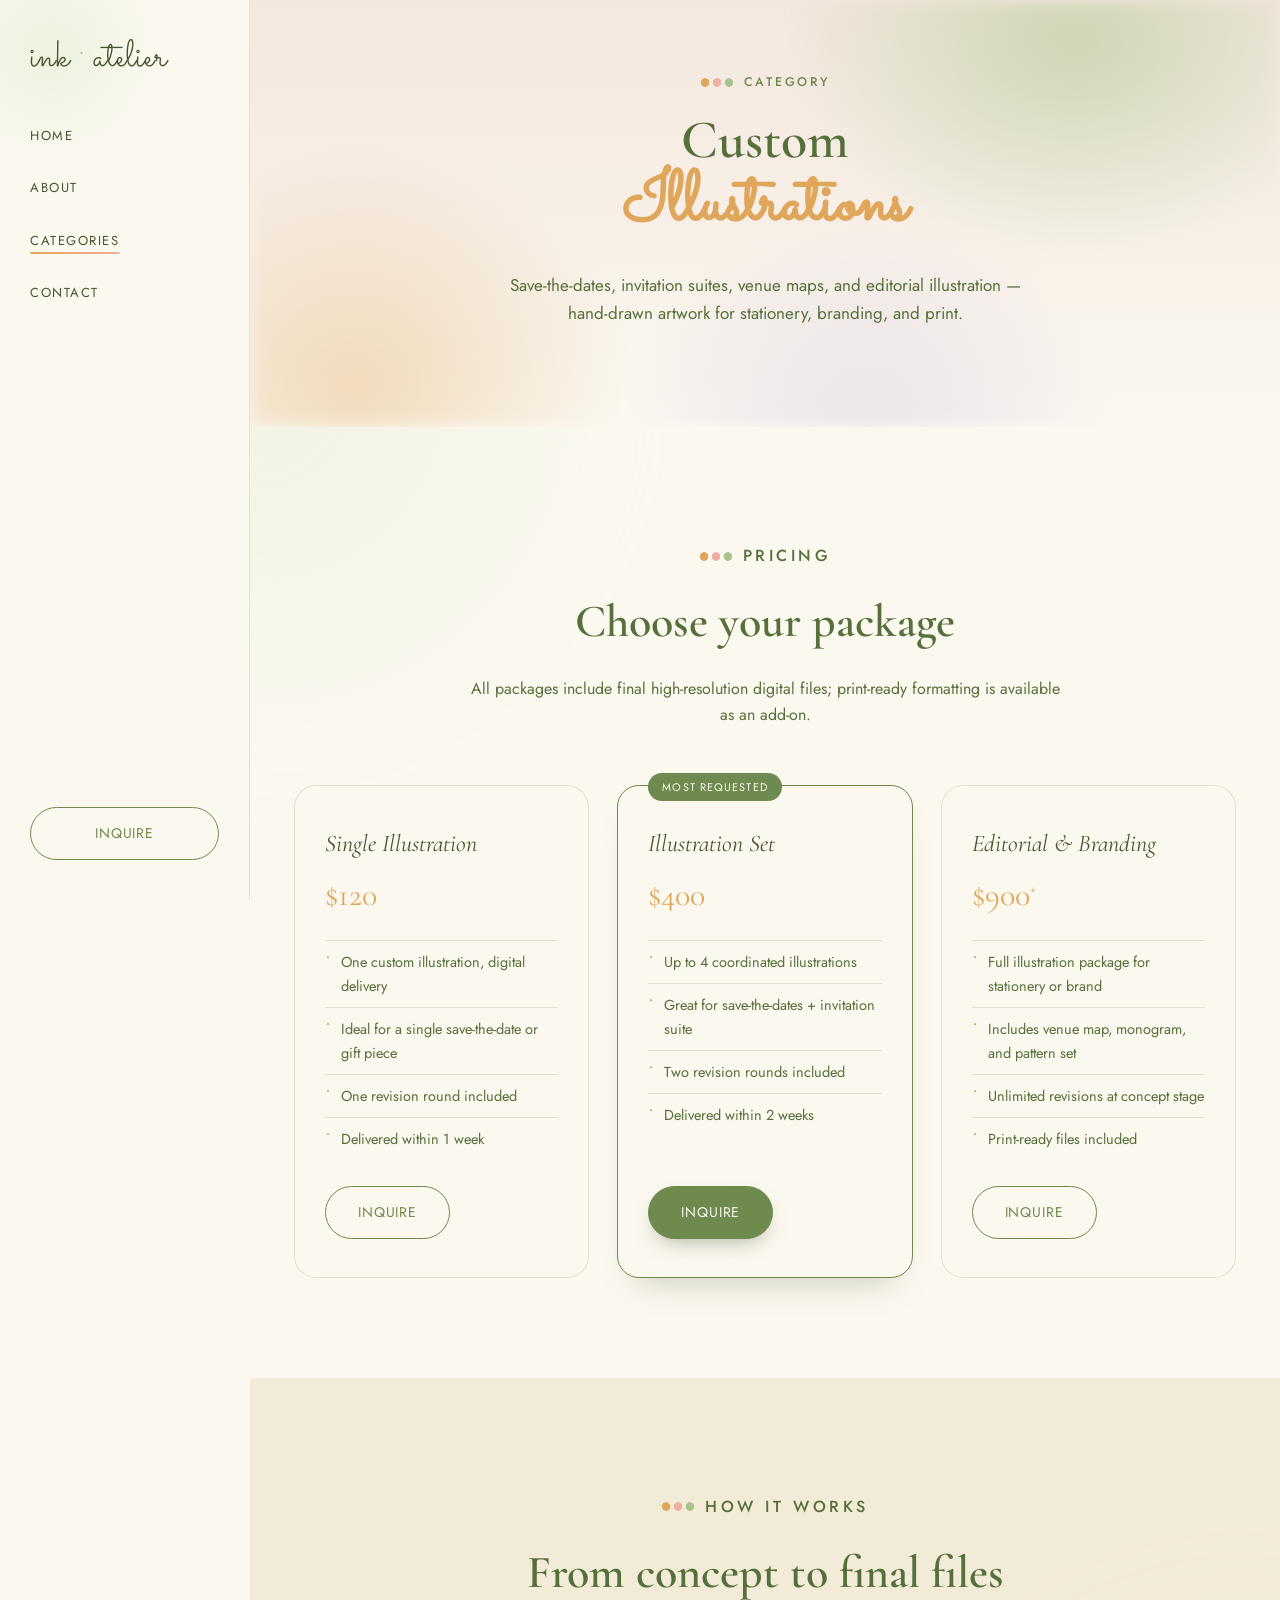
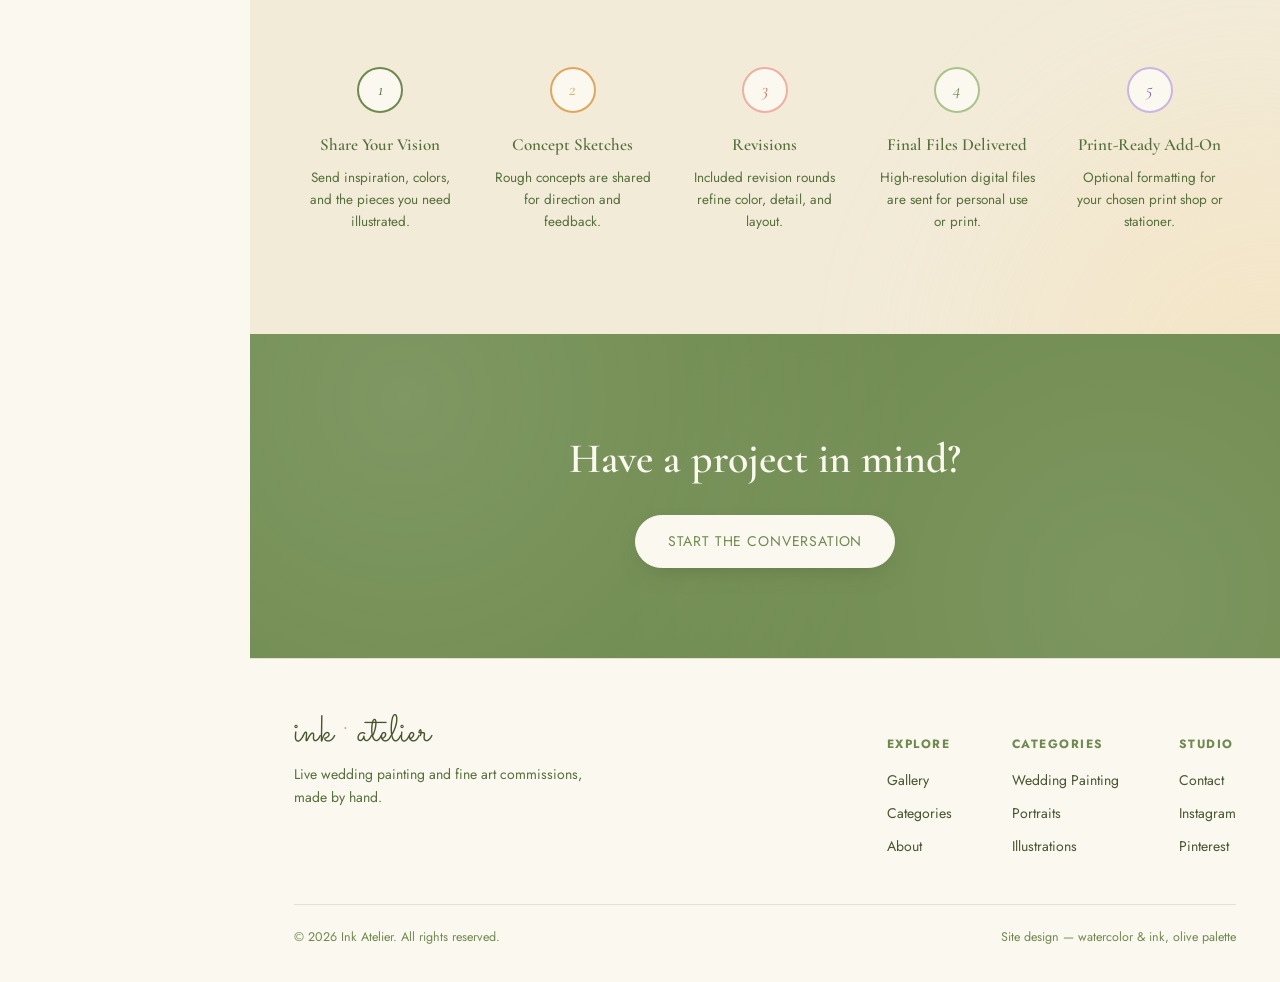
==== custom-illustrations.html @ d0fe0f0a "first pages" ====
<!DOCTYPE html>
<html lang="en">
<head>
<meta charset="UTF-8">
<meta name="viewport" content="width=device-width, initial-scale=1.0">
<title>Custom Illustrations — Ink Atelier</title>
<meta name="description" content="Custom illustration pricing and process — Ink Atelier.">
<link rel="preconnect" href="https://fonts.googleapis.com">
<link rel="preconnect" href="https://fonts.gstatic.com" crossorigin>
<link href="https://fonts.googleapis.com/css2?family=Sacramento&family=Cormorant+Garamond:ital,wght@0,500;0,600;1,500;1,600&family=Jost:wght@400;500;600&display=swap" rel="stylesheet">
<link rel="stylesheet" href="style.css">
</head>
<body>

<nav class="site-nav">
  <div class="nav-top">
    <a href="index.html" class="logo">ink<span>&nbsp;·&nbsp;</span>atelier</a>
    <button class="nav-toggle" aria-label="Toggle menu" aria-expanded="false">
      <span></span><span></span><span></span>
    </button>
    <ul class="nav-links">
      <li><a href="index.html">Home</a></li>
      <li><a href="about.html">About</a></li>
      <li><a href="index.html#categories" class="active">Categories</a></li>
      <li><a href="index.html#contact">Contact</a></li>
    </ul>
  </div>
  <div class="nav-bottom">
    <a href="index.html#contact" class="btn btn-ghost nav-cta">Inquire</a>
  </div>
</nav>

<header class="hero hero-small" style="background:linear-gradient(180deg, rgba(216,163,152,0.2), transparent);">
  <div class="hero-wash"></div>
  <div class="wrap">
    <p class="eyebrow hero-eyebrow">Category</p>
    <h1>Custom<br><span class="italic">Illustrations</span></h1>
    <p class="lede">Save-the-dates, invitation suites, venue maps, and editorial illustration — hand-drawn artwork for stationery, branding, and print.</p>
  </div>
</header>

<section class="section">
  <div class="wrap">
    <div class="section-head">
      <p class="eyebrow">Pricing</p>
      <h2>Choose your package</h2>
      <p>All packages include final high-resolution digital files; print-ready formatting is available as an add-on.</p>
    </div>

    <div class="tier-grid">
      <div class="tier-card">
        <p class="tier-name">Single Illustration</p>
        <p class="tier-price">$120</p>
        <ul class="tier-list">
          <li>One custom illustration, digital delivery</li>
          <li>Ideal for a single save-the-date or gift piece</li>
          <li>One revision round included</li>
          <li>Delivered within 1 week</li>
        </ul>
        <a href="index.html#contact" class="btn btn-ghost">Inquire</a>
      </div>
      <div class="tier-card featured">
        <p class="tier-name">Illustration Set</p>
        <p class="tier-price">$400</p>
        <ul class="tier-list">
          <li>Up to 4 coordinated illustrations</li>
          <li>Great for save-the-dates + invitation suite</li>
          <li>Two revision rounds included</li>
          <li>Delivered within 2 weeks</li>
        </ul>
        <a href="index.html#contact" class="btn btn-primary">Inquire</a>
      </div>
      <div class="tier-card">
        <p class="tier-name">Editorial &amp; Branding</p>
        <p class="tier-price">$900<sup>+</sup></p>
        <ul class="tier-list">
          <li>Full illustration package for stationery or brand</li>
          <li>Includes venue map, monogram, and pattern set</li>
          <li>Unlimited revisions at concept stage</li>
          <li>Print-ready files included</li>
        </ul>
        <a href="index.html#contact" class="btn btn-ghost">Inquire</a>
      </div>
    </div>
  </div>
</section>

<section class="section alt">
  <div class="wrap">
    <div class="section-head">
      <p class="eyebrow">How It Works</p>
      <h2>From concept to final files</h2>
    </div>
    <div class="steps">
      <div class="step">
        <div class="step-num">1</div>
        <h4>Share Your Vision</h4>
        <p>Send inspiration, colors, and the pieces you need illustrated.</p>
      </div>
      <div class="step">
        <div class="step-num">2</div>
        <h4>Concept Sketches</h4>
        <p>Rough concepts are shared for direction and feedback.</p>
      </div>
      <div class="step">
        <div class="step-num">3</div>
        <h4>Revisions</h4>
        <p>Included revision rounds refine color, detail, and layout.</p>
      </div>
      <div class="step">
        <div class="step-num">4</div>
        <h4>Final Files Delivered</h4>
        <p>High-resolution digital files are sent for personal use or print.</p>
      </div>
      <div class="step">
        <div class="step-num">5</div>
        <h4>Print-Ready Add-On</h4>
        <p>Optional formatting for your chosen print shop or stationer.</p>
      </div>
    </div>
  </div>
</section>

<section class="cta-band">
  <div class="wrap">
    <h2>Have a project in mind?</h2>
    <a href="index.html#contact" class="btn btn-primary">Start the Conversation</a>
  </div>
</section>

<footer class="site-footer">
  <div class="wrap">
    <div class="footer-grid">
      <div>
        <a href="index.html" class="logo">ink<span>&nbsp;·&nbsp;</span>atelier</a>
        <p class="footer-tagline">Live wedding painting and fine art commissions, made by hand.</p>
      </div>
      <div class="footer-links">
        <div class="footer-col">
          <h5>Explore</h5>
          <a href="index.html#gallery">Gallery</a>
          <a href="index.html#categories">Categories</a>
          <a href="about.html">About</a>
        </div>
        <div class="footer-col">
          <h5>Categories</h5>
          <a href="live-wedding-painting.html">Wedding Painting</a>
          <a href="portrait-commissions.html">Portraits</a>
          <a href="custom-illustrations.html">Illustrations</a>
        </div>
        <div class="footer-col">
          <h5>Studio</h5>
          <a href="index.html#contact">Contact</a>
          <a href="#">Instagram</a>
          <a href="#">Pinterest</a>
        </div>
      </div>
    </div>
    <div class="footer-bottom">
      <span>© 2026 Ink Atelier. All rights reserved.</span>
      <span>Site design — watercolor &amp; ink, olive palette</span>
    </div>
  </div>
</footer>

<script src="script.js"></script>
</body>
</html>
---- style.css ----
/* =========================================================
   INK ATELIER — shared stylesheet
   A lighter, more whimsical watercolor take: soft olive & sage,
   honeyed gold, blush and lavender washes, hand-lettered accents.
   ========================================================= */

:root{
  --paper:        #FBF8F0;
  --paper-deep:   #F2EBD8;
  --ink:          #47552F;
  --olive:        #6E8A4E;
  --olive-dark:   #55703B;
  --sage:         #A9C48B;
  --sage-pale:    #E7EFD8;
  --gold:         #E0A75C;
  --gold-pale:    #F6DFB2;
  --blush:        #F0AFA0;
  --lavender:     #C9B7E0;
  --line:         rgba(71,85,47,0.14);
  --shadow-rgb:   90,100,60;

  --font-display: 'Cormorant Garamond', 'Times New Roman', serif;
  --font-script:  'Sacramento', cursive;
  --font-body:    'Jost', 'Helvetica Neue', Arial, sans-serif;

  --radius: 22px;
  --max-w: 1100px;
}

*,*::before,*::after{ box-sizing:border-box; }
html{ scroll-behavior:smooth; }
@media (prefers-reduced-motion: reduce){
  html{ scroll-behavior:auto; }
  *,*::before,*::after{ animation-duration:0.001ms !important; animation-iteration-count:1 !important; transition-duration:0.001ms !important; scroll-behavior:auto !important; }
}

body{
  margin:0;
  background:var(--paper);
  color:var(--ink);
  font-family:var(--font-body);
  font-size:16px;
  line-height:1.65;
  -webkit-font-smoothing:antialiased;
}

img{ max-width:100%; display:block; }
a{ color:inherit; text-decoration:none; }
ul{ margin:0; padding:0; list-style:none; }
h1,h2,h3,h4{ font-family:var(--font-display); font-weight:600; margin:0; color:var(--olive-dark); }
p{ margin:0; }

:focus-visible{
  outline:2px solid var(--gold);
  outline-offset:3px;
}

.wrap{
  max-width:var(--max-w);
  margin:0 auto;
  padding:0 44px;
  position:relative;
  z-index:1;
}

.eyebrow{
  font-family:var(--font-body);
  font-size:12.5px;
  letter-spacing:0.22em;
  text-transform:uppercase;
  color:var(--olive);
  font-weight:500;
  display:inline-flex;
  align-items:center;
}
.eyebrow::before{
  content:"";
  display:inline-block;
  width:34px; height:11px;
  margin-right:10px;
  flex-shrink:0;
  background:
    radial-gradient(circle at 15% 50%, var(--gold) 0 4px, transparent 4.5px),
    radial-gradient(circle at 50% 50%, var(--blush) 0 4px, transparent 4.5px),
    radial-gradient(circle at 85% 50%, var(--sage) 0 4px, transparent 4.5px);
}

/* whimsical hand-lettered emphasis, used inside headlines */
.italic{
  font-family:var(--font-script);
  font-style:normal;
  color:var(--gold);
  font-size:1.3em;
}

/* ---------- buttons ---------- */
.btn{
  display:inline-flex;
  align-items:center;
  gap:8px;
  padding:14px 32px;
  font-family:var(--font-body);
  font-size:14px;
  letter-spacing:0.06em;
  text-transform:uppercase;
  border-radius:999px;
  border:1.5px solid var(--olive);
  cursor:pointer;
  transition:background .25s ease, color .25s ease, transform .2s ease, box-shadow .25s ease;
}
.btn-primary{
  background:var(--olive);
  color:var(--paper);
  box-shadow:0 10px 22px -10px rgba(var(--shadow-rgb),0.55);
}
.btn-primary:hover{ background:var(--olive-dark); transform:translateY(-2px) rotate(-0.5deg); }
.btn-ghost{
  background:transparent;
  color:var(--olive);
}
.btn-ghost:hover{ background:var(--olive); color:var(--paper); transform:translateY(-2px) rotate(0.5deg); }

/* ---------- watercolor blob decorations ---------- */
.blob{
  position:absolute;
  pointer-events:none;
  filter:blur(2px);
  opacity:0.55;
  z-index:0;
}

/* ambient watercolor washes behind every section, no markup needed */
.section{ padding:100px 0; position:relative; overflow:hidden; }
.section.alt{ background:var(--paper-deep); }
.section::before{
  content:"";
  position:absolute;
  width:560px; height:560px;
  border-radius:50%;
  filter:blur(60px);
  z-index:0;
  pointer-events:none;
  opacity:0.55;
}
.section:nth-of-type(3n+1)::before{
  top:-200px; left:-160px;
  background:radial-gradient(circle at 30% 30%, var(--sage-pale), transparent 70%);
}
.section:nth-of-type(3n+2)::before{
  bottom:-220px; right:-160px;
  background:radial-gradient(circle at 70% 70%, var(--gold-pale), transparent 70%);
}
.section:nth-of-type(3n)::before{
  top:-180px; right:-120px;
  background:radial-gradient(circle at 60% 40%, var(--lavender), transparent 72%);
  opacity:0.35;
}

/* ---------- brush divider (signature element) ---------- */
.brush-divider{
  width:100%;
  max-width:220px;
  height:18px;
  margin:26px auto;
  display:block;
}
.brush-divider path{ stroke:url(#brushGradient); stroke:var(--gold); }
.brush-divider.left{ margin-left:0; }

/* ---------- nav (fixed left sidebar on desktop/tablet) ---------- */
.site-nav{
  position:fixed;
  top:0; left:0; bottom:0;
  width:var(--nav-w, 250px);
  z-index:50;
  background:var(--paper);
  border-right:1px solid var(--line);
  display:flex;
  flex-direction:column;
  justify-content:space-between;
  padding:40px 30px;
  overflow-y:auto;
}
.site-nav::before{
  content:"";
  position:absolute; top:-60px; left:-60px;
  width:220px; height:220px; border-radius:50%;
  background:radial-gradient(circle, var(--sage-pale), transparent 70%);
  filter:blur(20px);
  opacity:0.8;
  pointer-events:none;
}
.nav-top{ display:flex; flex-direction:column; gap:44px; position:relative; z-index:1; }
.logo{
  font-family:var(--font-script);
  font-size:38px;
  font-weight:400;
  color:var(--ink);
  letter-spacing:0.01em;
  line-height:1;
}
.logo span{ color:var(--gold); }
.nav-links{
  display:flex;
  flex-direction:column;
  gap:26px;
  align-items:flex-start;
}
.nav-links a{
  font-size:13px;
  letter-spacing:0.12em;
  text-transform:uppercase;
  color:var(--ink);
  position:relative;
  padding-bottom:4px;
}
.nav-links a::after{
  content:"";
  position:absolute; left:0; right:0; bottom:0;
  height:2px; background:linear-gradient(90deg, var(--gold), var(--blush));
  border-radius:2px;
  transform:scaleX(0); transform-origin:left;
  transition:transform .3s ease;
}
.nav-links a:hover::after, .nav-links a.active::after{ transform:scaleX(1); }
.nav-bottom{ display:flex; position:relative; z-index:1; }
.nav-cta{ width:100%; justify-content:center; }
.nav-toggle{ display:none; }

/* push page content clear of the fixed sidebar */
body{ padding-left:var(--nav-w, 250px); }

@media (max-width:900px){
  :root{ --nav-w:210px; }
}

@media (max-width:760px){
  body{ padding-left:0; padding-top:76px; }
  .site-nav{
    top:0; left:0; right:0; bottom:auto;
    width:100%; height:auto;
    flex-direction:row;
    align-items:center;
    justify-content:space-between;
    padding:18px 24px;
    border-right:none;
    border-bottom:1px solid var(--line);
  }
  .nav-top{ flex-direction:row; align-items:center; gap:0; width:100%; justify-content:space-between; }
  .nav-links{
    position:absolute; top:100%; left:0; right:0;
    background:var(--paper);
    flex-direction:column;
    gap:0;
    align-items:stretch;
    border-bottom:1px solid var(--line);
    display:none;
  }
  .nav-links.open{ display:flex; }
  .nav-links a{ width:100%; padding:16px 24px; border-top:1px solid var(--line); }
  .nav-toggle{
    display:inline-flex; background:none; border:none; cursor:pointer;
    flex-direction:column; gap:5px; padding:6px;
  }
  .nav-toggle span{ width:22px; height:1.5px; background:var(--ink); display:block; }
  .nav-bottom{ display:none; }
}

/* ---------- hero watercolor wash ---------- */
.hero-wash{
  position:absolute; inset:0; z-index:0;
  background:
    radial-gradient(ellipse 600px 420px at 15% 15%, rgba(169,196,139,0.6), transparent 60%),
    radial-gradient(ellipse 520px 460px at 88% 10%, rgba(224,167,92,0.4), transparent 62%),
    radial-gradient(ellipse 520px 440px at 75% 85%, rgba(201,183,224,0.4), transparent 62%),
    radial-gradient(ellipse 620px 480px at 20% 95%, rgba(240,175,160,0.32), transparent 65%);
  filter:blur(8px);
}
.hero-small .hero-wash{
  background:
    radial-gradient(ellipse 480px 360px at 80% 10%, rgba(169,196,139,0.5), transparent 60%),
    radial-gradient(ellipse 440px 380px at 10% 90%, rgba(224,167,92,0.35), transparent 62%),
    radial-gradient(ellipse 380px 320px at 60% 100%, rgba(201,183,224,0.3), transparent 65%);
}

/* ---------- hero ---------- */
.hero{
  position:relative;
  overflow:hidden;
  padding:110px 0 130px;
  text-align:center;
  isolation:isolate;
}
.hero .wrap{ position:relative; z-index:1; }
.hero-eyebrow{ margin-bottom:18px; justify-content:center; }
.hero h1{
  font-size:clamp(40px, 6vw, 74px);
  line-height:1.08;
  max-width:780px;
  margin:0 auto 26px;
}
.hero p.lede{
  max-width:540px;
  margin:0 auto 40px;
  font-size:17px;
  color:var(--olive-dark);
}
.hero-ctas{ display:flex; gap:18px; justify-content:center; flex-wrap:wrap; }

.hero-small{
  padding:70px 0 60px;
  text-align:center;
}
.hero-small h1{ font-size:clamp(34px,5vw,54px); }

/* ---------- section shell ---------- */
.section-head{ text-align:center; max-width:600px; margin:0 auto 56px; }
.section-head h2{ font-size:clamp(30px,4vw,46px); margin-top:14px; }
.section-head p{ margin-top:16px; color:var(--olive-dark); font-size:16px; }

/* ---------- gallery ---------- */
.filter-row{
  display:flex; gap:10px; justify-content:center; flex-wrap:wrap;
  margin-bottom:48px;
}
.filter-btn{
  font-family:var(--font-body);
  font-size:12.5px; letter-spacing:0.1em; text-transform:uppercase;
  padding:9px 20px; border:1.5px solid var(--olive); border-radius:999px;
  background:transparent; color:var(--olive); cursor:pointer;
  transition:background .2s ease, color .2s ease, transform .2s ease;
}
.filter-btn.active, .filter-btn:hover{ background:var(--olive); color:var(--paper); transform:translateY(-1px); }

.gallery-grid{
  display:grid;
  grid-template-columns:repeat(3, 1fr);
  gap:26px;
}
.gallery-item{
  position:relative;
  border-radius:var(--radius);
  overflow:hidden;
  aspect-ratio:4/5;
  display:flex; align-items:flex-end;
  transition:transform .35s ease, box-shadow .35s ease;
  box-shadow:0 4px 14px -6px rgba(var(--shadow-rgb),0.22);
}
.gallery-item:hover{ transform:translateY(-6px) rotate(-0.6deg); box-shadow:0 20px 32px -14px rgba(var(--shadow-rgb),0.32); }
.gallery-item .wash{
  position:absolute; inset:0;
}
.gallery-item .icon{
  position:absolute; top:50%; left:50%; transform:translate(-50%,-64%);
  width:64px; height:64px; opacity:0.85;
}
.gallery-caption{
  position:relative; z-index:1;
  width:100%;
  padding:18px 20px;
  background:linear-gradient(to top, rgba(46,53,36,0.55), transparent);
  color:#fff;
}
.gallery-caption .cat{
  display:block; font-size:11px; letter-spacing:0.14em; text-transform:uppercase;
  opacity:0.85; margin-bottom:3px;
}
.gallery-caption .title{ font-family:var(--font-display); font-size:20px; font-style:italic; }

.gallery-item[data-cat="wedding"] .wash{
  background:
    radial-gradient(circle at 25% 20%, #C7DAA4, transparent 60%),
    radial-gradient(circle at 80% 85%, #6E8358, transparent 65%),
    linear-gradient(160deg,#A9BB8E, #6E8358 80%);
}
.gallery-item[data-cat="portrait"] .wash{
  background:
    radial-gradient(circle at 20% 20%, #F6DFB2, transparent 60%),
    radial-gradient(circle at 85% 80%, #C08F5E, transparent 65%),
    linear-gradient(160deg, #E1C299, #C08F6B 80%);
}
.gallery-item[data-cat="illustration"] .wash{
  background:
    radial-gradient(circle at 25% 25%, #F0C9C0, transparent 60%),
    radial-gradient(circle at 80% 80%, #C9B7E0, transparent 65%),
    linear-gradient(160deg, #E1B5AA, #B98070 80%);
}

.gallery-note{
  text-align:center; margin-top:34px; font-size:13.5px; color:var(--olive);
}

/* ---------- category preview cards (home) ---------- */
.cat-grid{
  display:grid;
  grid-template-columns:repeat(3, 1fr);
  gap:30px;
}
.cat-card{
  display:block;
  background:var(--paper);
  border:1px solid var(--line);
  border-radius:var(--radius);
  overflow:hidden;
  transition:transform .3s ease, box-shadow .3s ease;
}
.cat-card:hover{ transform:translateY(-5px) rotate(-0.4deg); box-shadow:0 22px 36px -18px rgba(var(--shadow-rgb),0.3); }
.cat-card .banner{ height:170px; position:relative; }
.cat-card .banner.wedding{
  background:
    radial-gradient(circle at 25% 25%, #D7E4BE, transparent 60%),
    radial-gradient(circle at 85% 80%, #6E8358, transparent 65%),
    linear-gradient(150deg,#B9C79E,#70895A);
}
.cat-card .banner.portrait{
  background:
    radial-gradient(circle at 25% 25%, #F6DFB2, transparent 60%),
    radial-gradient(circle at 85% 80%, #C08F5E, transparent 65%),
    linear-gradient(150deg,#E1C299,#C08F5E);
}
.cat-card .banner.illustration{
  background:
    radial-gradient(circle at 25% 25%, #F0C9C0, transparent 60%),
    radial-gradient(circle at 85% 80%, #C9B7E0, transparent 65%),
    linear-gradient(150deg,#E1B5AA,#BD7F6F);
}
.cat-body{ padding:28px 26px 30px; text-align:left; }
.cat-body .price{ font-family:var(--font-display); font-style:italic; color:var(--gold); font-size:19px; margin:8px 0 12px; }
.cat-body h3{ font-size:24px; }
.cat-body p{ font-size:14.5px; color:var(--olive-dark); margin-bottom:16px; }
.cat-link{ font-size:12.5px; letter-spacing:0.1em; text-transform:uppercase; color:var(--olive); border-bottom:1px solid var(--gold); padding-bottom:2px; }

/* ---------- pricing tiers (category pages) ---------- */
.tier-grid{
  display:grid;
  grid-template-columns:repeat(3,1fr);
  gap:28px;
}
.tier-card{
  background:var(--paper);
  border:1px solid var(--line);
  border-radius:var(--radius);
  padding:38px 30px;
  display:flex; flex-direction:column;
  text-align:left;
  transition:transform .3s ease, box-shadow .3s ease;
}
.tier-card:hover{ transform:translateY(-4px); box-shadow:0 18px 30px -18px rgba(var(--shadow-rgb),0.28); }
.tier-card.featured{
  border-color:var(--olive);
  box-shadow:0 20px 34px -20px rgba(var(--shadow-rgb),0.35);
  position:relative;
}
.tier-card.featured::before{
  content:"Most Requested";
  position:absolute; top:-13px; left:30px;
  background:var(--olive); color:var(--paper);
  font-size:11px; letter-spacing:0.1em; text-transform:uppercase;
  padding:5px 14px; border-radius:999px;
}
.tier-name{ font-family:var(--font-display); font-style:italic; font-size:24px; margin-bottom:6px; }
.tier-price{ font-size:32px; font-family:var(--font-display); color:var(--gold); margin-bottom:18px; }
.tier-price sup{ font-size:15px; }
.tier-list{ margin-bottom:26px; flex-grow:1; }
.tier-list li{
  font-size:14.5px; padding:9px 0; border-top:1px solid var(--line); color:var(--olive-dark);
  display:flex; gap:10px;
}
.tier-list li::before{ content:"·"; color:var(--gold); font-size:20px; line-height:0.6; }
.tier-card .btn{ align-self:flex-start; }

/* ---------- how it works (steps) ---------- */
.steps{
  display:grid;
  grid-template-columns:repeat(5,1fr);
  gap:20px;
  counter-reset:step;
}
.step{ text-align:center; padding:0 8px; }
.step-num{
  width:46px; height:46px; margin:0 auto 18px;
  border:2px solid var(--olive);
  border-radius:50%;
  display:flex; align-items:center; justify-content:center;
  font-family:var(--font-display); font-style:italic; color:var(--olive); font-size:18px;
  background:var(--paper);
}
.step:nth-child(5n+1) .step-num{ border-color:var(--olive); color:var(--olive-dark); }
.step:nth-child(5n+2) .step-num{ border-color:var(--gold); color:var(--gold); }
.step:nth-child(5n+3) .step-num{ border-color:var(--blush); color:#C97A65; }
.step:nth-child(5n+4) .step-num{ border-color:var(--sage); color:var(--olive); }
.step:nth-child(5n+5) .step-num{ border-color:var(--lavender); color:#8B6FAE; }
.step h4{ font-size:17px; margin-bottom:8px; }
.step p{ font-size:13.5px; color:var(--olive-dark); }

/* ---------- about page ---------- */
.about-grid{
  display:grid;
  grid-template-columns:0.85fr 1.15fr;
  gap:64px;
  align-items:center;
  text-align:left;
}
.portrait-frame{
  aspect-ratio:4/5;
  border-radius:var(--radius);
  background:
    radial-gradient(circle at 25% 20%, #D7E4BE, transparent 55%),
    radial-gradient(circle at 85% 85%, #6E8358, transparent 60%),
    linear-gradient(155deg,#CBD6B4,#8FA377 55%, #6E8358);
  position:relative;
  display:flex; align-items:center; justify-content:center;
}
.portrait-frame::after{
  content:"";
  position:absolute; bottom:-16px; right:-16px;
  width:64px; height:64px; border-radius:50%;
  background:radial-gradient(circle at 35% 35%, var(--gold-pale), var(--gold));
  box-shadow:0 8px 16px -6px rgba(var(--shadow-rgb),0.4);
}
.portrait-frame span{
  font-family:var(--font-display); font-style:italic; color:#fff; opacity:0.85; font-size:15px;
  padding:0 24px; text-align:center;
}
.about-copy p{ margin-bottom:18px; color:var(--olive-dark); font-size:16px; }
.pull-quote{
  font-family:var(--font-display); font-style:italic; font-size:clamp(24px,3vw,32px);
  color:var(--olive-dark); text-align:center; max-width:700px; margin:0 auto;
  line-height:1.4;
}
.timeline{ display:flex; flex-direction:column; gap:0; max-width:640px; margin:0 auto; text-align:left; }
.tl-item{ display:grid; grid-template-columns:110px 1fr; gap:26px; padding:22px 0; border-top:1px solid var(--line); }
.tl-item:last-child{ border-bottom:1px solid var(--line); }
.tl-year{ font-family:var(--font-script); color:var(--gold); font-size:28px; }
.tl-body h4{ font-size:16px; margin-bottom:4px; }
.tl-body p{ font-size:14px; color:var(--olive-dark); }

/* ---------- contact ---------- */
.contact-grid{
  display:grid;
  grid-template-columns:1fr 1fr;
  gap:60px;
  text-align:left;
}
.contact-info h3{ font-size:26px; margin-bottom:16px; }
.contact-info p{ color:var(--olive-dark); font-size:15px; margin-bottom:22px; }
.contact-detail{ margin-bottom:18px; }
.contact-detail .label{ display:block; font-size:11.5px; letter-spacing:0.12em; text-transform:uppercase; color:var(--olive); margin-bottom:4px; }
.contact-detail .val{ font-size:15.5px; }
.social-row{ display:flex; gap:16px; margin-top:26px; }
.social-row a{
  width:38px; height:38px; border:1.5px solid var(--olive); border-radius:50%;
  display:flex; align-items:center; justify-content:center; font-size:13px;
  transition:background .2s ease, color .2s ease, transform .2s ease;
}
.social-row a:hover{ background:var(--olive); color:var(--paper); transform:translateY(-2px); }

.form-field{ margin-bottom:20px; }
.form-field label{ display:block; font-size:12.5px; letter-spacing:0.08em; text-transform:uppercase; color:var(--olive); margin-bottom:8px; }
.form-field input, .form-field textarea{
  width:100%; padding:13px 16px; font-family:var(--font-body); font-size:15px;
  border:1.5px solid var(--line); border-radius:14px; background:#fff; color:var(--ink);
  transition:border-color .2s ease;
}
.form-field input:focus, .form-field textarea:focus{ border-color:var(--olive); outline:none; }
.form-field textarea{ resize:vertical; min-height:120px; }
.form-note{ font-size:12.5px; color:var(--olive); margin-top:6px; }
#formStatus{ font-size:14px; margin-top:14px; color:var(--olive-dark); }

/* ---------- CTA band ---------- */
.cta-band{
  text-align:center; padding:90px 0;
  background:var(--olive); color:var(--paper);
  position:relative; overflow:hidden;
}
.cta-band::before{
  content:"";
  position:absolute; inset:0;
  background:
    radial-gradient(circle at 15% 20%, rgba(255,255,255,0.12), transparent 55%),
    radial-gradient(circle at 85% 80%, rgba(255,255,255,0.1), transparent 55%);
  pointer-events:none;
}
.cta-band h2{ color:var(--paper); font-size:clamp(28px,4vw,42px); margin-bottom:22px; }
.cta-band .btn-primary{ background:var(--paper); color:var(--olive); border-color:var(--paper); }
.cta-band .btn-primary:hover{ background:var(--paper-deep); }

/* ---------- footer ---------- */
.site-footer{
  padding:56px 0 34px;
  border-top:1px solid var(--line);
}
.footer-grid{ display:flex; justify-content:space-between; align-items:flex-start; flex-wrap:wrap; gap:30px; margin-bottom:36px; }
.footer-tagline{ max-width:320px; font-size:14px; color:var(--olive-dark); margin-top:10px; }
.footer-links{ display:flex; gap:60px; flex-wrap:wrap; }
.footer-col h5{ font-size:12px; letter-spacing:0.12em; text-transform:uppercase; color:var(--olive); margin-bottom:14px; }
.footer-col a{ display:block; font-size:14px; margin-bottom:10px; color:var(--ink); }
.footer-bottom{ display:flex; justify-content:space-between; flex-wrap:wrap; gap:10px; font-size:12.5px; color:var(--olive); border-top:1px solid var(--line); padding-top:22px; }

/* ---------- scroll reveal ---------- */
.pre-reveal{ opacity:0; transform:translateY(18px); transition:opacity .7s ease, transform .7s ease; }
.pre-reveal.in-view{ opacity:1; transform:translateY(0); }

/* ---------- responsive ---------- */
@media (max-width:900px){
  .gallery-grid{ grid-template-columns:repeat(2,1fr); }
  .cat-grid{ grid-template-columns:1fr; }
  .tier-grid{ grid-template-columns:1fr; }
  .steps{ grid-template-columns:repeat(2,1fr); row-gap:36px; }
  .about-grid, .contact-grid{ grid-template-columns:1fr; }
  .nav-links{ gap:0; }
}
@media (max-width:600px){
  .wrap{ padding:0 20px; }
  .gallery-grid{ grid-template-columns:1fr; }
  .steps{ grid-template-columns:1fr; }
  .hero{ padding:80px 0 90px; }
  .section{ padding:70px 0; }
}
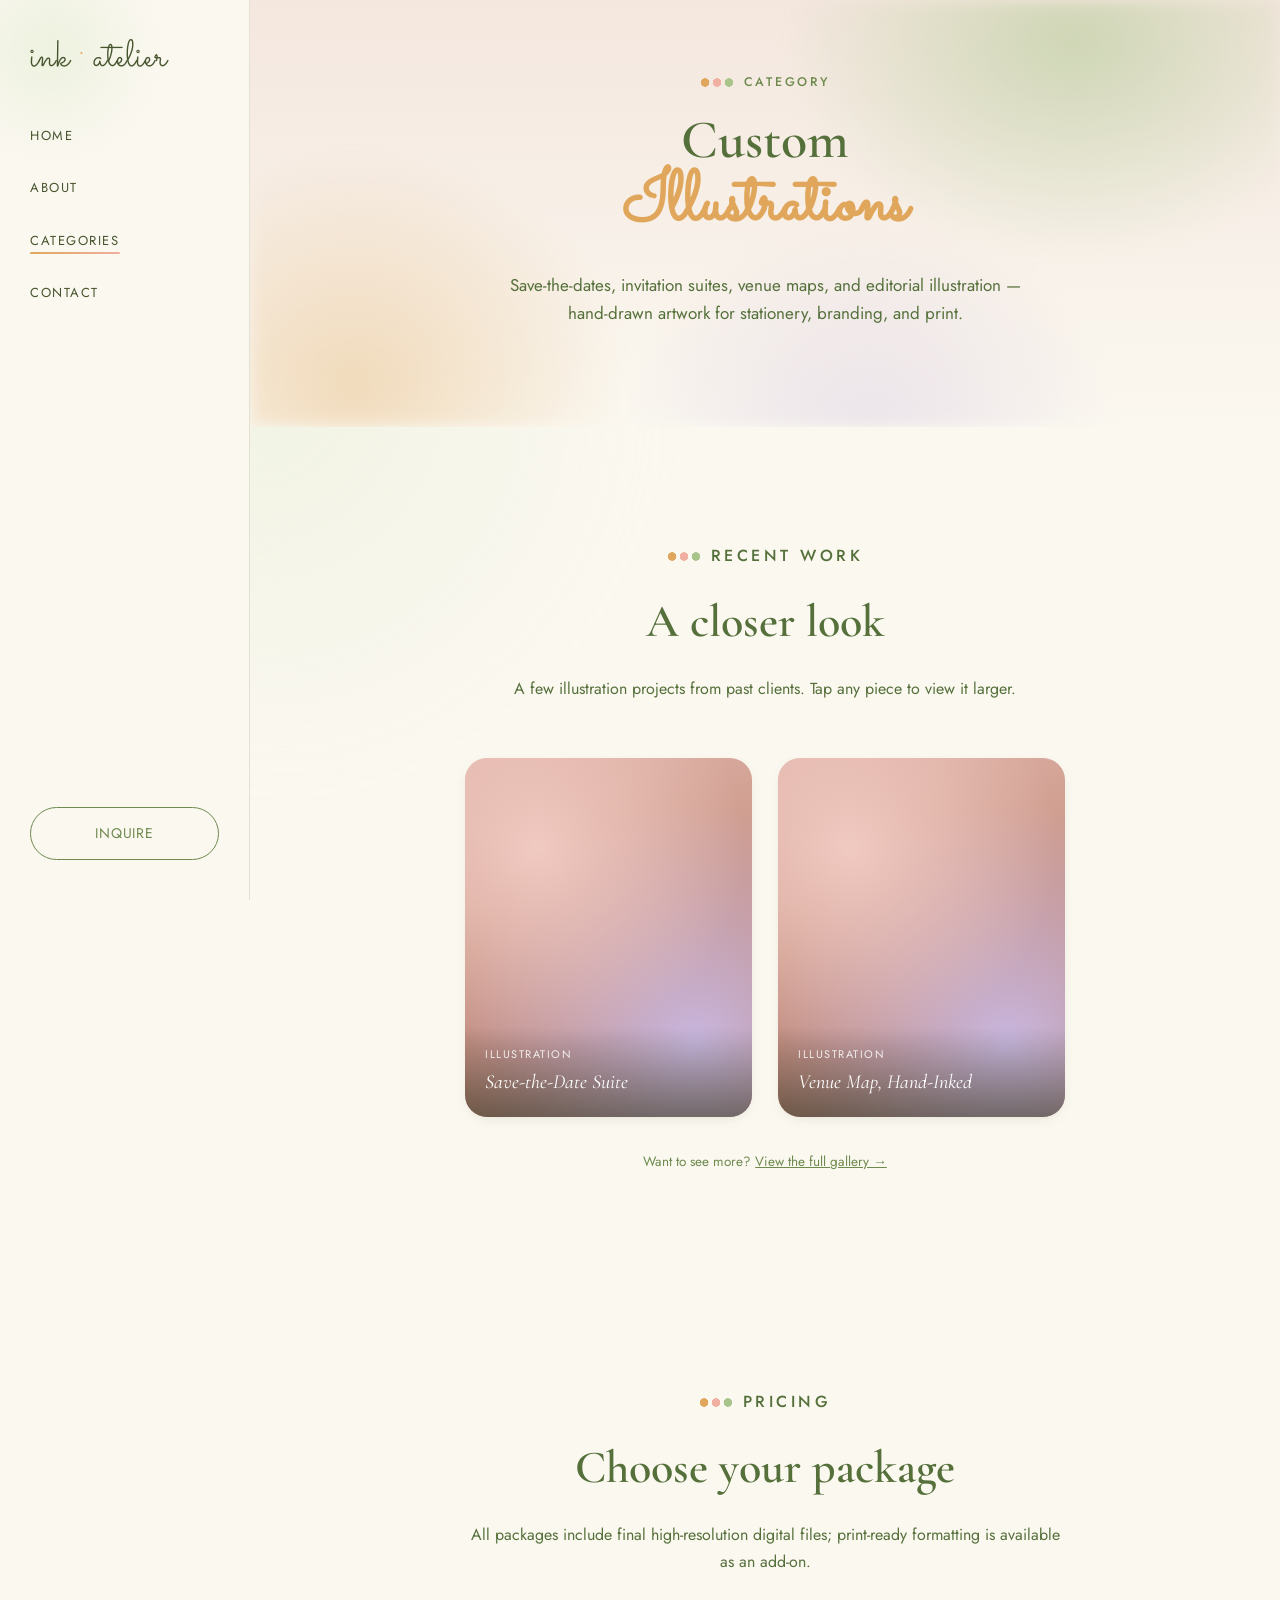
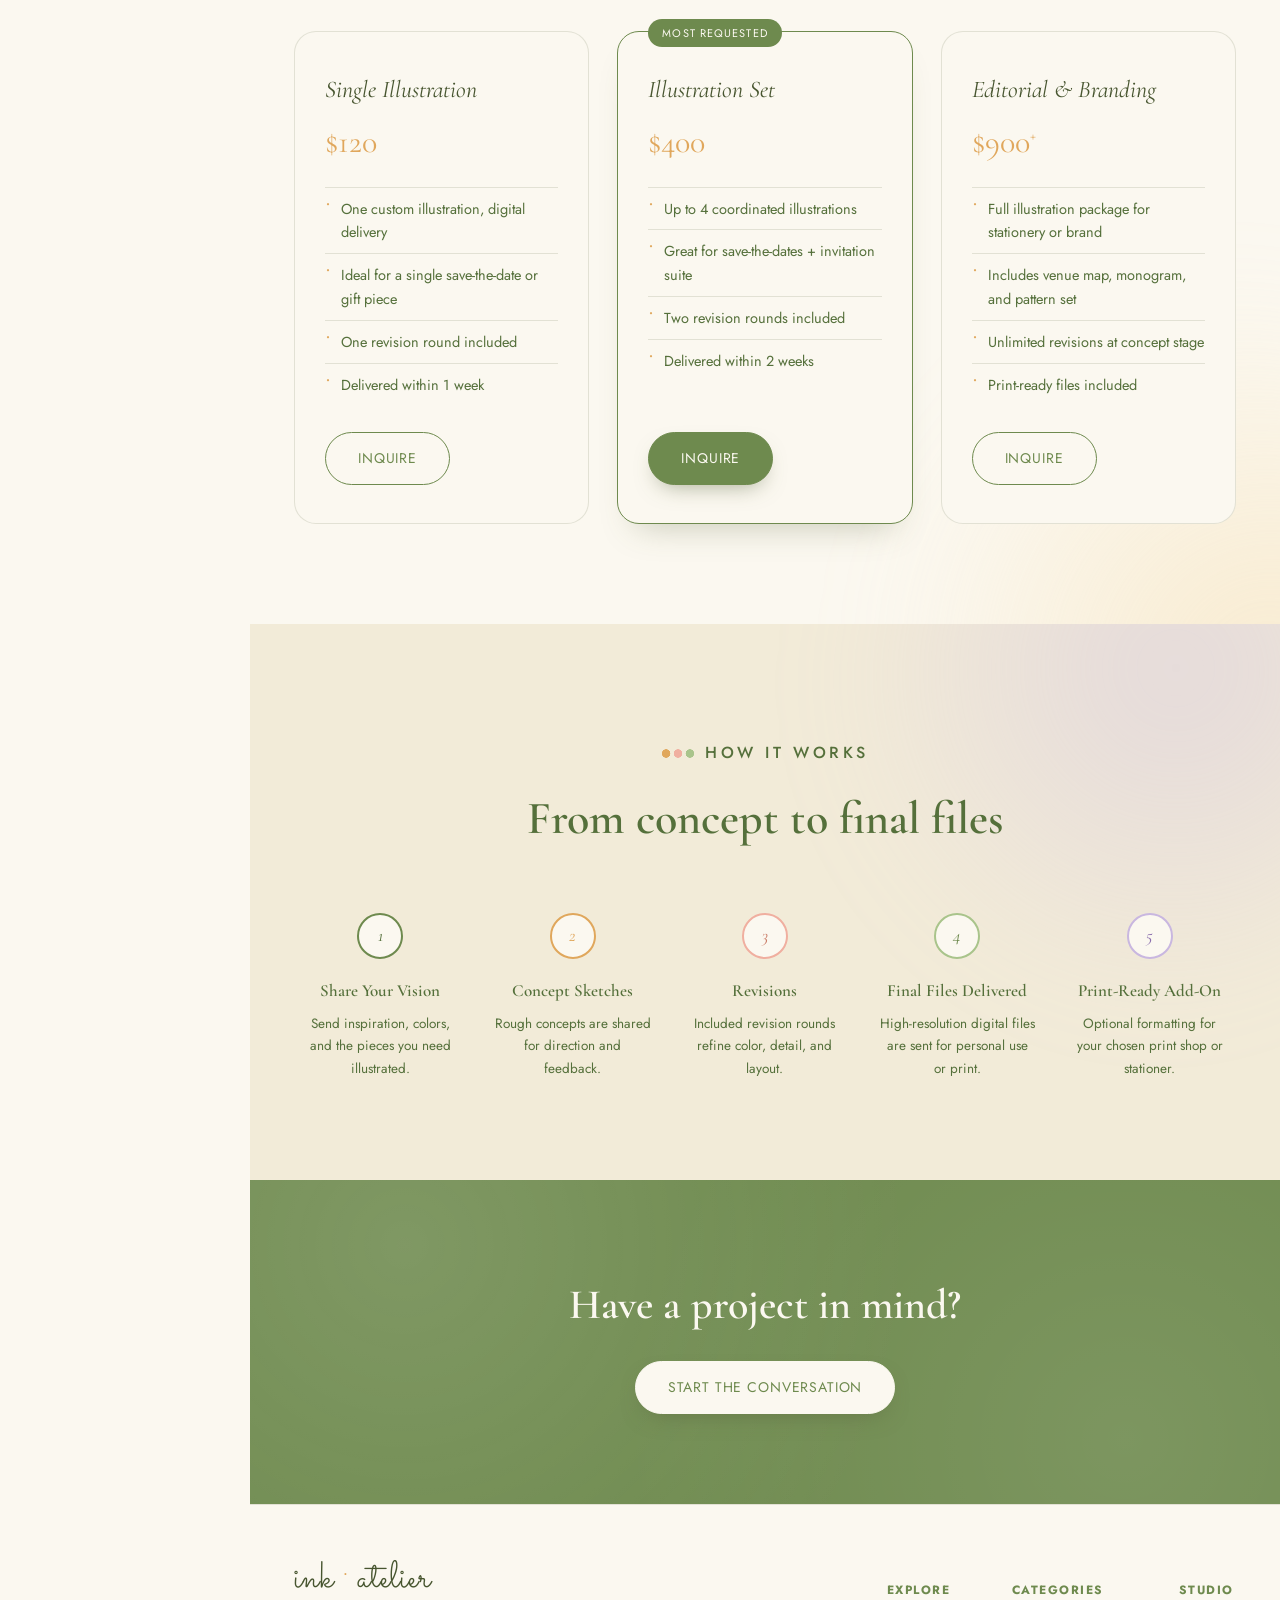
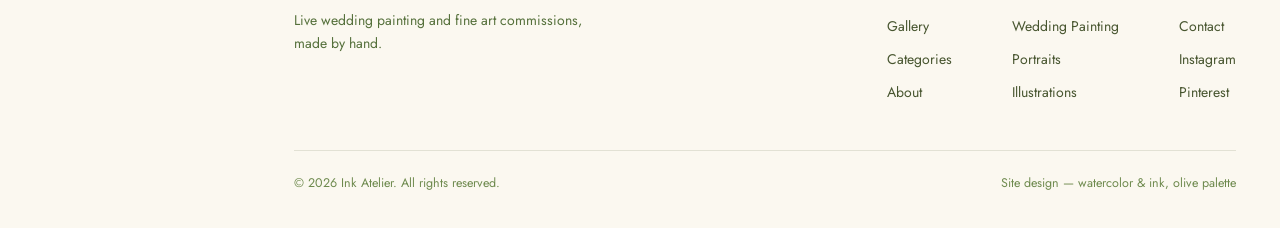
==== commit 6a36ff10: "updated pages to have individual gallery" ====
--- a/custom-illustrations.html
+++ b/custom-illustrations.html
@@ -38,6 +38,21 @@
     <p class="lede">Save-the-dates, invitation suites, venue maps, and editorial illustration — hand-drawn artwork for stationery, branding, and print.</p>
   </div>
 </header>
+
+<section class="section" id="examples">
+  <div class="wrap">
+    <div class="section-head">
+      <p class="eyebrow">Recent Work</p>
+      <h2>A closer look</h2>
+      <p>A few illustration projects from past clients. Tap any piece to view it larger.</p>
+    </div>
+    <div class="gallery-grid category-gallery">
+      <div class="gallery-item" data-cat="illustration"><div class="wash"></div><div class="gallery-caption"><span class="cat">Illustration</span><span class="title">Save-the-Date Suite</span></div></div>
+      <div class="gallery-item" data-cat="illustration"><div class="wash"></div><div class="gallery-caption"><span class="cat">Illustration</span><span class="title">Venue Map, Hand-Inked</span></div></div>
+    </div>
+    <p class="gallery-note">Want to see more? <a href="index.html#gallery" style="text-decoration:underline;">View the full gallery →</a></p>
+  </div>
+</section>
 
 <section class="section">
   <div class="wrap">
@@ -163,6 +178,20 @@
   </div>
 </footer>
 
+<!-- ============ LIGHTBOX ============ -->
+<div class="lightbox" id="lightbox" role="dialog" aria-modal="true" aria-label="Artwork preview" hidden>
+  <button class="lightbox-nav prev" id="lightboxPrev" aria-label="Previous artwork">&#8249;</button>
+  <div class="lightbox-frame">
+    <button class="lightbox-close" id="lightboxClose" aria-label="Close preview">&times;</button>
+    <div class="lightbox-wash" id="lightboxWash"></div>
+    <div class="lightbox-caption">
+      <span class="cat" id="lightboxCat"></span>
+      <span class="title" id="lightboxTitle"></span>
+    </div>
+  </div>
+  <button class="lightbox-nav next" id="lightboxNext" aria-label="Next artwork">&#8250;</button>
+</div>
+
 <script src="script.js"></script>
 </body>
 </html>
--- a/style.css
+++ b/style.css
@@ -164,7 +164,7 @@
   margin:26px auto;
   display:block;
 }
-.brush-divider path{ stroke:url(#brushGradient); stroke:var(--gold); }
+.brush-divider path{ stroke:var(--gold); }
 .brush-divider.left{ margin-left:0; }
 
 /* ---------- nav (fixed left sidebar on desktop/tablet) ---------- */
@@ -345,10 +345,15 @@
   display:flex; align-items:flex-end;
   transition:transform .35s ease, box-shadow .35s ease;
   box-shadow:0 4px 14px -6px rgba(var(--shadow-rgb),0.22);
+  cursor:pointer;
 }
 .gallery-item:hover{ transform:translateY(-6px) rotate(-0.6deg); box-shadow:0 20px 32px -14px rgba(var(--shadow-rgb),0.32); }
 .gallery-item .wash{
   position:absolute; inset:0;
+}
+img.wash, img.banner{
+  width:100%; height:100%;
+  object-fit:cover;
 }
 .gallery-item .icon{
   position:absolute; top:50%; left:50%; transform:translate(-50%,-64%);
@@ -388,6 +393,62 @@
 
 .gallery-note{
   text-align:center; margin-top:34px; font-size:13.5px; color:var(--olive);
+}
+.category-gallery{
+  grid-template-columns:repeat(2,1fr);
+  max-width:600px;
+  margin:0 auto;
+}
+
+/* ---------- lightbox (click a gallery piece to view it larger) ---------- */
+.lightbox{
+  position:fixed; inset:0; z-index:200;
+  background:rgba(46,53,36,0.88);
+  display:flex; align-items:center; justify-content:center;
+  padding:40px;
+}
+.lightbox[hidden]{ display:none; }
+.lightbox-frame{
+  position:relative;
+  width:min(640px, 88vw);
+  max-height:86vh;
+  aspect-ratio:4/5;
+  border-radius:var(--radius);
+  overflow:hidden;
+  box-shadow:0 30px 70px -20px rgba(0,0,0,0.55);
+}
+.lightbox-wash{ position:absolute; inset:0; background-size:cover; background-position:center; }
+.lightbox-caption{
+  position:absolute; left:0; right:0; bottom:0; z-index:1;
+  padding:26px 30px;
+  background:linear-gradient(to top, rgba(46,53,36,0.65), transparent);
+  color:#fff;
+}
+.lightbox-caption .cat{ display:block; font-size:12px; letter-spacing:0.16em; text-transform:uppercase; opacity:0.85; margin-bottom:4px; }
+.lightbox-caption .title{ font-family:var(--font-display); font-style:italic; font-size:26px; }
+.lightbox-close{
+  position:absolute; top:22px; right:26px; z-index:2;
+  width:40px; height:40px; border-radius:50%;
+  background:rgba(255,255,255,0.14); border:1px solid rgba(255,255,255,0.4);
+  color:#fff; font-size:20px; line-height:1; cursor:pointer;
+  display:flex; align-items:center; justify-content:center;
+  transition:background .2s ease;
+}
+.lightbox-close:hover{ background:rgba(255,255,255,0.28); }
+.lightbox-nav{
+  background:rgba(255,255,255,0.14); border:1px solid rgba(255,255,255,0.4);
+  color:#fff; font-size:22px; cursor:pointer; padding:0;
+  width:46px; height:46px; border-radius:50%;
+  display:flex; align-items:center; justify-content:center;
+  transition:background .2s ease;
+  flex-shrink:0;
+  margin:0 18px;
+}
+.lightbox-nav:hover{ background:rgba(255,255,255,0.28); }
+@media (max-width:600px){
+  .lightbox{ padding:16px; }
+  .lightbox-nav{ width:38px; height:38px; font-size:18px; margin:0 8px; }
+  .lightbox-close{ width:34px; height:34px; top:14px; right:14px; }
 }
 
 /* ---------- category preview cards (home) ---------- */
